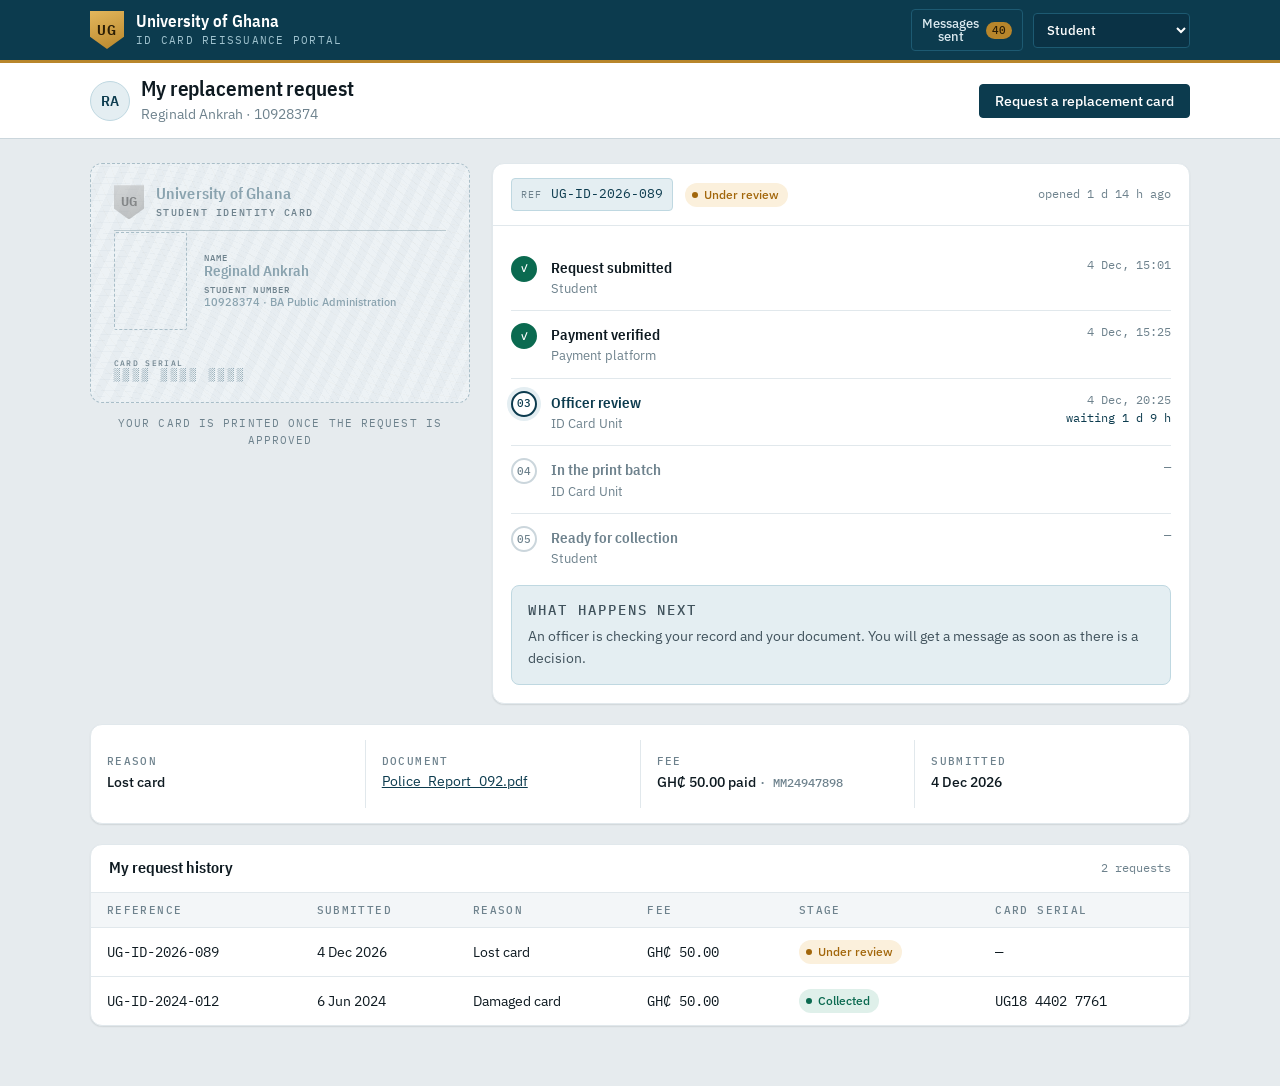
==== app.html @ f865d031 "Build the SIRTS reissuance portal as a static site Replaces the single-file Tailwind mockup with a s" ====
<!DOCTYPE html>
<html lang="en">
<head>
<meta charset="UTF-8">
<meta name="viewport" content="width=device-width, initial-scale=1">
<title>Portal — Student ID Card Reissuance | University of Ghana</title>
<link rel="preconnect" href="https://fonts.googleapis.com">
<link rel="preconnect" href="https://fonts.gstatic.com" crossorigin>
<link href="https://fonts.googleapis.com/css2?family=IBM+Plex+Mono:wght@400;500&family=IBM+Plex+Sans+Condensed:wght@600;700&family=IBM+Plex+Sans:wght@400;500;600&display=swap" rel="stylesheet">
<link rel="stylesheet" href="assets/css/base.css">
<link rel="stylesheet" href="assets/css/app.css">
<link rel="icon" href="data:image/svg+xml,<svg xmlns='http://www.w3.org/2000/svg' viewBox='0 0 32 32'><rect width='32' height='32' rx='6' fill='%230C3B4E'/><text x='16' y='22' font-family='sans-serif' font-size='15' font-weight='700' fill='%23E3B75C' text-anchor='middle'>UG</text></svg>">
</head>
<body>

<header class="mast">
  <div class="wrap mast__in">
    <a class="mast__id" href="index.html">
      <span class="crest" aria-hidden="true">UG</span>
      <span>
        <span class="mast__name">University of Ghana</span>
        <span class="mast__sub">ID Card Reissuance Portal</span>
      </span>
    </a>
    <div class="mast__tools">
      <button class="bell" id="bell" type="button">
        <span class="bell__icon" aria-hidden="true">✉</span>
        <span class="bell__label">Messages sent</span>
        <b id="bellCount">0</b>
      </button>
      <label class="sr" for="roleSelect">Signed in as</label>
      <select id="roleSelect">
        <option value="student">Student</option>
        <option value="officer">ID Card Officer</option>
        <option value="admin">Administrator</option>
      </select>
    </div>
  </div>
</header>

<div class="appbar">
  <div class="wrap appbar__in">
    <div class="who">
      <span class="avatar" id="whoInitials">RA</span>
      <div>
        <h1 id="viewTitle">My replacement request</h1>
        <p id="viewSub">Reginald Ankrah · 10928374</p>
      </div>
    </div>
    <div id="appbarAction"></div>
  </div>
</div>

<main class="app">
  <div class="wrap">
    <div id="view" class="stack"></div>
  </div>
</main>

<!-- print-only batch list -->
<section class="batchsheet" id="batchsheet" aria-hidden="true"></section>

<!-- new request -->
<dialog class="sheet" id="newRequest">
  <form method="dialog" id="newRequestForm">
    <div class="sheet__head">
      <h2>Request a replacement card</h2>
      <button class="x" type="button" data-close aria-label="Close">&times;</button>
    </div>
    <div class="sheet__body">
      <div class="field">
        <label for="reason">Reason for reissuance</label>
        <select id="reason" required>
          <option value="">Choose a reason</option>
          <option value="lost">Lost card</option>
          <option value="stolen">Stolen card</option>
          <option value="damaged">Damaged card</option>
          <option value="name_change">Correction / name change</option>
        </select>
      </div>
      <div class="field" id="docField">
        <label for="doc" id="docLabel">Police report or affidavit</label>
        <input type="file" id="doc" accept=".pdf,.png,.jpg,.jpeg">
        <p class="hint" id="docHint">PDF, PNG or JPG, up to 5 MB. Required for a lost or stolen card.</p>
      </div>
      <div class="field">
        <label>Pay the GH₵ 50.00 fee with</label>
        <div style="display:grid;grid-template-columns:1fr 1fr;gap:10px;">
          <label class="choice"><input type="radio" name="channel" value="Mobile money" checked> Mobile money</label>
          <label class="choice"><input type="radio" name="channel" value="Bank card"> Bank card</label>
        </div>
        <p class="hint">You will be charged once. The payment platform confirms it against your reference number.</p>
      </div>
    </div>
    <div class="sheet__foot">
      <button class="btn btn--quiet" type="button" data-close>Cancel</button>
      <button class="btn" type="submit">Pay and submit</button>
    </div>
  </form>
</dialog>

<!-- return to student -->
<dialog class="sheet" id="rejectDlg">
  <form method="dialog" id="rejectForm">
    <div class="sheet__head">
      <h2>Return this request</h2>
      <button class="x" type="button" data-close aria-label="Close">&times;</button>
    </div>
    <div class="sheet__body">
      <p style="font-size:14px;color:var(--ink-2);" id="rejectWho"></p>
      <div class="field">
        <label for="rejectReason">What the student must fix</label>
        <textarea id="rejectReason" required placeholder="e.g. The police report is not legible. Upload a clear scan of the full page."></textarea>
        <p class="hint">This text is sent to the student, so write it as an instruction.</p>
      </div>
    </div>
    <div class="sheet__foot">
      <button class="btn btn--quiet" type="button" data-close>Cancel</button>
      <button class="btn btn--stop" type="submit">Return with reason</button>
    </div>
  </form>
</dialog>

<!-- document viewer stand-in -->
<dialog class="sheet" id="docDlg">
  <div class="sheet__head">
    <h2>Supporting document</h2>
    <button class="x" type="button" data-close aria-label="Close">&times;</button>
  </div>
  <div class="sheet__body">
    <p class="mono" style="font-size:13px;" id="docName"></p>
    <div style="aspect-ratio:210/297;background:var(--surface-sunk);border:1px dashed var(--rule);border-radius:var(--r-sm);display:grid;place-items:center;text-align:center;padding:20px;">
      <p style="font-size:13.5px;color:var(--ink-3);max-width:34ch;">
        Uploaded files are not stored in this prototype. In the built system the scan
        opens here for the officer to check against the student record.
      </p>
    </div>
  </div>
  <div class="sheet__foot">
    <button class="btn btn--quiet" type="button" data-close>Close</button>
  </div>
</dialog>

<!-- notification log -->
<dialog class="sheet" id="notesDlg">
  <div class="sheet__head">
    <h2>Messages sent to students</h2>
    <button class="x" type="button" data-close aria-label="Close">&times;</button>
  </div>
  <div class="notes" id="notesList"></div>
  <div class="sheet__foot">
    <button class="btn btn--quiet" type="button" data-close>Close</button>
  </div>
</dialog>

<div class="toasts" id="toasts" role="status" aria-live="polite"></div>

<script src="assets/js/store.js"></script>
<script src="assets/js/app.js"></script>
</body>
</html>
---- assets/css/base.css ----
/* SIRTS — Student ID Card Reissuance Tracking System
   Shared tokens, resets, typography and the ID-card artifact. */

:root {
  /* Ground: the cool sheen of a laminated card, not paper white */
  --paper:        #E6EBEE;
  --paper-deep:   #D5DDE2;
  --surface:      #FFFFFF;
  --surface-sunk: #F3F6F8;

  --ink:          #0E1A21;
  --ink-2:        #40525C;
  --ink-3:        #6E828D;
  --rule:         #CBD6DC;
  --rule-soft:    #E1E8EC;

  --legon:        #0C3B4E;   /* primary — deep petrol blue */
  --legon-lift:   #145369;
  --legon-wash:   #E4EEF2;

  --gold:         #B8862B;   /* foil. used only on the card and the seal */
  --gold-lift:    #E3B75C;

  --wait:         #A2660A;
  --wait-wash:    #FBF0DC;
  --ok:           #0B6A50;
  --ok-wash:      #DFF0EA;
  --stop:         #97282A;
  --stop-wash:    #FAE5E4;

  --sans: "IBM Plex Sans", -apple-system, BlinkMacSystemFont, "Segoe UI", Roboto, sans-serif;
  --cond: "IBM Plex Sans Condensed", "IBM Plex Sans", -apple-system, "Segoe UI", Roboto, sans-serif;
  --mono: "IBM Plex Mono", ui-monospace, SFMono-Regular, Menlo, Consolas, monospace;

  --r-sm: 4px;
  --r-md: 8px;
  --r-lg: 12px;

  --shadow-1: 0 1px 2px rgba(14, 26, 33, .06), 0 1px 1px rgba(14, 26, 33, .04);
  --shadow-2: 0 2px 4px rgba(14, 26, 33, .05), 0 12px 28px -16px rgba(12, 59, 78, .35);
  --shadow-3: 0 24px 60px -24px rgba(12, 59, 78, .45);

  --wrap: 1140px;
}

*, *::before, *::after { box-sizing: border-box; }

html { -webkit-text-size-adjust: 100%; }

body {
  margin: 0;
  background: var(--paper);
  color: var(--ink);
  font-family: var(--sans);
  font-size: 15px;
  line-height: 1.55;
  font-feature-settings: "kern" 1;
  -webkit-font-smoothing: antialiased;
}

h1, h2, h3, h4 {
  font-family: var(--cond);
  font-weight: 600;
  line-height: 1.12;
  letter-spacing: -0.005em;
  margin: 0;
}

p { margin: 0; }
ul, ol { margin: 0; padding: 0; list-style: none; }

a { color: var(--legon); text-decoration-thickness: 1px; text-underline-offset: 2px; }
a:hover { color: var(--legon-lift); }

:focus-visible {
  outline: 2px solid var(--legon);
  outline-offset: 2px;
  border-radius: 2px;
}

.wrap { width: 100%; max-width: var(--wrap); margin-inline: auto; padding-inline: 20px; }

/* ---------- micro-labels: the registry vernacular ---------- */
.eyebrow {
  font-family: var(--mono);
  font-size: 11px;
  font-weight: 500;
  letter-spacing: .14em;
  text-transform: uppercase;
  color: var(--ink-3);
}
.eyebrow--gold { color: var(--gold); }

.mono { font-family: var(--mono); font-variant-numeric: tabular-nums; }

/* ---------- buttons ---------- */
.btn {
  --btn-bg: var(--legon);
  --btn-fg: #fff;
  --btn-bd: var(--legon);
  display: inline-flex;
  align-items: center;
  gap: 8px;
  padding: 9px 15px;
  border: 1px solid var(--btn-bd);
  border-radius: var(--r-sm);
  background: var(--btn-bg);
  color: var(--btn-fg);
  font: 500 14px/1 var(--sans);
  cursor: pointer;
  text-decoration: none;
  transition: background-color .14s ease, border-color .14s ease, transform .14s ease;
}
.btn:hover { background: var(--legon-lift); border-color: var(--legon-lift); color: #fff; }
.btn:active { transform: translateY(1px); }
.btn[disabled] { opacity: .45; cursor: not-allowed; transform: none; }

.btn--quiet { --btn-bg: transparent; --btn-fg: var(--legon); --btn-bd: var(--rule); }
.btn--quiet:hover { background: var(--legon-wash); border-color: var(--legon); color: var(--legon); }

.btn--go { --btn-bg: var(--ok); --btn-bd: var(--ok); }
.btn--go:hover { background: #095641; border-color: #095641; }

.btn--stop { --btn-bg: transparent; --btn-fg: var(--stop); --btn-bd: #E3BEBD; }
.btn--stop:hover { background: var(--stop-wash); border-color: var(--stop); color: var(--stop); }

.btn--sm { padding: 6px 11px; font-size: 13px; }

/* ---------- status pills ---------- */
.pill {
  display: inline-flex;
  align-items: center;
  gap: 6px;
  padding: 3px 9px 3px 7px;
  border-radius: 999px;
  font: 500 12px/1.5 var(--sans);
  white-space: nowrap;
}
.pill::before { content: ""; width: 6px; height: 6px; border-radius: 50%; background: currentColor; }
.pill--wait { background: var(--wait-wash); color: var(--wait); }
.pill--ok   { background: var(--ok-wash);   color: var(--ok); }
.pill--stop { background: var(--stop-wash); color: var(--stop); }
.pill--idle { background: var(--surface-sunk); color: var(--ink-2); }

/* ---------- surfaces ---------- */
.panel {
  background: var(--surface);
  border: 1px solid var(--rule-soft);
  border-radius: var(--r-lg);
  box-shadow: var(--shadow-1);
}
.panel__head {
  display: flex;
  align-items: center;
  justify-content: space-between;
  gap: 12px;
  padding: 14px 18px;
  border-bottom: 1px solid var(--rule-soft);
}
.panel__head h2, .panel__head h3 { font-size: 16px; }
.panel__body { padding: 18px; }

/* ---------- masthead ---------- */
.mast {
  position: sticky;
  top: 0;
  z-index: 40;
  background: var(--legon);
  color: #fff;
  border-bottom: 3px solid var(--gold);
}
.mast__in {
  display: flex;
  align-items: center;
  justify-content: space-between;
  gap: 16px;
  min-height: 60px;
}
.mast__id { display: flex; align-items: center; gap: 12px; text-decoration: none; color: #fff; }
.mast__id:hover { color: #fff; }
.mast__name { display: block; font-family: var(--cond); font-size: 17px; font-weight: 600; line-height: 1.15; }
.mast__sub {
  display: block;
  font-family: var(--mono); font-size: 10.5px; letter-spacing: .12em;
  text-transform: uppercase; color: #9FC2CE;
}

/* university monogram */
.crest {
  width: 34px; height: 38px;
  flex: none;
  display: grid;
  place-items: center;
  background: linear-gradient(160deg, var(--gold-lift), var(--gold));
  clip-path: polygon(0 0, 100% 0, 100% 68%, 50% 100%, 0 68%);
  font: 700 14px/1 var(--cond);
  letter-spacing: .04em;
  color: #2A1D05;
}

/* ---------- THE SIGNATURE: the card being minted ---------- */
.idcard {
  position: relative;
  margin: 0;
  aspect-ratio: 85.6 / 54;
  width: 100%;
  max-width: 420px;
  border-radius: var(--r-lg);
  container-type: inline-size;
}
.idcard__face {
  position: absolute;
  inset: 0;
  display: grid;
  grid-template-rows: auto 1fr auto;
  padding: 5.5% 6%;
  border-radius: inherit;
  overflow: hidden;
  background: linear-gradient(152deg, #F7FAFB 0%, #E8F0F3 46%, #DCE8ED 100%);
  border: 1px solid var(--rule);
  box-shadow: var(--shadow-2);
  transition: opacity .5s ease, filter .5s ease;
}
/* guilloché — the security print you find on a real card */
.idcard__face::before {
  content: "";
  position: absolute;
  inset: -30%;
  background:
    repeating-radial-gradient(circle at 22% 118%, transparent 0 5px, rgba(12, 59, 78, .14) 5px 5.6px),
    repeating-radial-gradient(circle at 88% -18%, transparent 0 7px, rgba(184, 134, 43, .14) 7px 7.7px);
  opacity: .5;
  pointer-events: none;
}
.idcard__face > * { position: relative; }

.idcard__head {
  display: flex;
  align-items: center;
  gap: 3.5%;
  padding-bottom: 3%;
  border-bottom: 1px solid rgba(12, 59, 78, .22);
}
.idcard__crest {
  width: 8cqw; height: 9cqw;
  background: linear-gradient(160deg, var(--gold-lift), var(--gold));
  clip-path: polygon(0 0, 100% 0, 100% 68%, 50% 100%, 0 68%);
  display: grid; place-items: center;
  font: 700 3.4cqw/1 var(--cond); color: #2A1D05;
}
.idcard__org { line-height: 1.15; }
.idcard__org b { display: block; font: 600 4.2cqw/1.1 var(--cond); color: var(--legon); letter-spacing: .01em; }
.idcard__org span {
  font: 500 2.5cqw/1.2 var(--mono);
  letter-spacing: .16em; text-transform: uppercase; color: var(--ink-3);
}

.idcard__body { display: grid; grid-template-columns: 22% 1fr; gap: 5%; align-items: center; }
.idcard__photo {
  aspect-ratio: 3 / 4;
  border-radius: 2px;
  background: linear-gradient(170deg, #C3D3DA, #9FB6C0);
  display: grid; place-items: center;
  font: 600 6cqw/1 var(--cond);
  color: rgba(255, 255, 255, .92);
  border: 1px solid rgba(12, 59, 78, .2);
}
.idcard__lines { display: grid; gap: 1.6cqw; min-width: 0; }
.idcard__lines dt {
  font: 500 2.3cqw/1 var(--mono);
  letter-spacing: .14em; text-transform: uppercase; color: var(--ink-3);
}
.idcard__lines dd {
  margin: 0;
  font: 600 4cqw/1.15 var(--cond);
  color: var(--ink);
  overflow: hidden; text-overflow: ellipsis; white-space: nowrap;
}
.idcard__lines dd.sm { font: 500 3cqw/1.2 var(--sans); color: var(--ink-2); }

.idcard__foot { display: flex; align-items: flex-end; justify-content: space-between; gap: 4%; }
.idcard__serial {
  font: 500 3cqw/1 var(--mono);
  letter-spacing: .22em;
  color: var(--legon);
}
.idcard__serial small {
  display: block;
  font-size: 2.2cqw; letter-spacing: .16em; text-transform: uppercase;
  color: var(--ink-3); margin-bottom: .6cqw;
}
/* gold foil seal — appears only once the card is approved */
.idcard__seal {
  width: 13cqw; height: 13cqw;
  flex: none;
  border-radius: 50%;
  display: grid; place-items: center;
  background:
    radial-gradient(circle at 34% 28%, rgba(255, 255, 255, .5), transparent 58%),
    conic-gradient(from 210deg, #A87B25, #E7C36E 18%, #9C6F1E 36%, #F0D68F 54%,
                   #A87B25 72%, #E0BB63 88%, #A87B25 100%);
  color: #3A2807;
  font: 700 3cqw/1 var(--cond);
  letter-spacing: .04em;
  box-shadow: inset 0 0 0 .7cqw rgba(255, 255, 255, .34), 0 1px 3px rgba(58, 40, 7, .4);
  opacity: 0;
  transform: scale(.6) rotate(-25deg);
  transition: opacity .45s ease, transform .5s cubic-bezier(.2, .9, .3, 1.35);
}

/* --- state: not yet printed. a blueprint of the card that will exist --- */
.idcard[data-state="blueprint"] .idcard__face {
  background: repeating-linear-gradient(115deg, #EDF2F5 0 9px, #E7EDF1 9px 18px);
  border-style: dashed;
  border-color: #A9BEC8;
  box-shadow: none;
}
.idcard[data-state="blueprint"] .idcard__face::before { opacity: .18; }
.idcard[data-state="blueprint"] .idcard__photo {
  background: transparent;
  border: 1px dashed #A9BEC8;
  color: transparent;
}
.idcard[data-state="blueprint"] .idcard__lines dd,
.idcard[data-state="blueprint"] .idcard__org b,
.idcard[data-state="blueprint"] .idcard__serial { color: #8AA3AF; }
.idcard[data-state="blueprint"] .idcard__crest { filter: grayscale(1); opacity: .5; }

/* --- state: approved and in the print batch --- */
.idcard[data-state="printing"] .idcard__seal { opacity: .35; transform: scale(.92) rotate(-6deg); }
.idcard[data-state="printing"] .idcard__face::after {
  content: "";
  position: absolute;
  inset: 0;
  background: linear-gradient(100deg, transparent 35%, rgba(255, 255, 255, .78) 50%, transparent 65%);
  animation: sweep 2.4s linear infinite;
}

/* --- state: issued. the card exists --- */
.idcard[data-state="issued"] .idcard__seal { opacity: 1; transform: scale(1) rotate(0); }

/* --- state: stopped --- */
.idcard[data-state="void"] .idcard__face { filter: grayscale(.85); opacity: .55; }
.idcard[data-state="void"]::after {
  content: "REJECTED";
  position: absolute;
  top: 50%; left: 50%;
  transform: translate(-50%, -50%) rotate(-11deg);
  font: 700 clamp(20px, 7cqw, 40px)/1 var(--cond);
  letter-spacing: .12em;
  color: rgba(151, 40, 42, .72);
  border: 3px solid rgba(151, 40, 42, .55);
  border-radius: 4px;
  padding: 6px 16px;
}

@keyframes sweep {
  0%   { transform: translateX(-70%); }
  100% { transform: translateX(70%); }
}

/* ---------- toast ---------- */
.toasts {
  position: fixed;
  right: 16px; bottom: 16px;
  z-index: 90;
  display: grid;
  gap: 8px;
  width: min(340px, calc(100vw - 32px));
}
.toast {
  display: flex; gap: 10px; align-items: flex-start;
  padding: 12px 14px;
  border-radius: var(--r-md);
  border: 1px solid var(--rule);
  border-left: 3px solid var(--legon);
  background: var(--surface);
  box-shadow: var(--shadow-3);
  font-size: 13.5px;
  animation: rise .22s ease both;
}
.toast b { font-family: var(--cond); font-size: 14px; display: block; }
.toast--ok   { border-left-color: var(--ok); }
.toast--stop { border-left-color: var(--stop); }
@keyframes rise { from { opacity: 0; transform: translateY(8px); } }

/* ---------- dialog ---------- */
dialog.sheet {
  width: min(560px, calc(100vw - 32px));
  padding: 0;
  border: 1px solid var(--rule);
  border-radius: var(--r-lg);
  background: var(--surface);
  color: var(--ink);
  box-shadow: var(--shadow-3);
}
dialog.sheet::backdrop { background: rgba(9, 32, 42, .55); }
.sheet__head {
  display: flex; align-items: center; justify-content: space-between; gap: 12px;
  padding: 16px 20px;
  border-bottom: 1px solid var(--rule-soft);
}
.sheet__head h2 { font-size: 18px; }
.sheet__body { padding: 20px; display: grid; gap: 16px; }
.sheet__foot {
  display: flex; justify-content: flex-end; gap: 10px;
  padding: 14px 20px;
  border-top: 1px solid var(--rule-soft);
  background: var(--surface-sunk);
  border-radius: 0 0 var(--r-lg) var(--r-lg);
}
.x {
  border: 0; background: transparent; cursor: pointer;
  color: var(--ink-3); font-size: 20px; line-height: 1;
  padding: 4px 6px; border-radius: var(--r-sm);
}
.x:hover { background: var(--surface-sunk); color: var(--ink); }

/* ---------- forms ---------- */
.field { display: grid; gap: 6px; }
.field > label {
  font: 500 11px/1.4 var(--mono);
  letter-spacing: .13em; text-transform: uppercase; color: var(--ink-2);
}
.field .hint { font-size: 12.5px; color: var(--ink-3); }
input[type="text"], input[type="file"], select, textarea {
  width: 100%;
  padding: 9px 11px;
  font: 400 14px/1.4 var(--sans);
  color: var(--ink);
  background: var(--surface);
  border: 1px solid var(--rule);
  border-radius: var(--r-sm);
}
input[type="file"] { padding: 7px 9px; font-size: 13px; }
textarea { resize: vertical; min-height: 78px; }
input:focus, select:focus, textarea:focus {
  outline: 2px solid var(--legon);
  outline-offset: 1px;
  border-color: var(--legon);
}
.choice {
  display: flex; align-items: center; gap: 9px;
  padding: 10px 12px;
  border: 1px solid var(--rule);
  border-radius: var(--r-sm);
  cursor: pointer;
  font-size: 14px;
}
.choice:has(input:checked) { border-color: var(--legon); background: var(--legon-wash); }
.choice input { accent-color: var(--legon); }

.sr {
  position: absolute; width: 1px; height: 1px; padding: 0; margin: -1px;
  overflow: hidden; clip: rect(0 0 0 0); white-space: nowrap; border: 0;
}

/* ---------- masthead on small screens ---------- */
.bell__icon { display: none; }

@media (max-width: 620px) {
  .mast__in { min-height: 56px; gap: 8px; }
  .mast__name { font-size: 15px; white-space: nowrap; }
  /* the portal masthead carries a role switcher too, so the strapline gives way */
  .mast:not(.mast--home) .mast__sub { display: none; }
  .crest { width: 28px; height: 32px; font-size: 12px; }
  .mast__id { gap: 9px; }
  .mast__tools { gap: 6px; }
  .bell { padding: 7px 9px; gap: 5px; }
  .bell__label { display: none; }
  .bell__icon { display: inline; font-size: 13px; }
  .mast__tools select { padding: 7px 5px; font-size: 12px; max-width: 118px; }
}

@media (prefers-reduced-motion: reduce) {
  *, *::before, *::after {
    animation-duration: .001ms !important;
    animation-iteration-count: 1 !important;
    transition-duration: .001ms !important;
  }
}
---- assets/css/app.css ----
/* SIRTS — portal */

.mast__tools { display: flex; align-items: center; gap: 10px; }
.mast__tools select {
  background: #0A3245;
  color: #fff;
  border: 1px solid #1D5A72;
  border-radius: var(--r-sm);
  padding: 7px 9px;
  font: 500 13px/1 var(--sans);
}
.mast__tools select:focus { outline: 2px solid var(--gold-lift); outline-offset: 1px; }
.bell {
  position: relative;
  display: inline-flex; align-items: center; gap: 7px;
  background: transparent; color: #DCEAF0;
  border: 1px solid #1D5A72; border-radius: var(--r-sm);
  padding: 7px 10px; font: 500 13px/1 var(--sans); cursor: pointer;
}
.bell:hover { background: #0A3245; color: #fff; }
.bell b {
  font: 500 11px/1 var(--mono);
  background: var(--gold); color: #2A1D05;
  border-radius: 999px; padding: 3px 6px;
}

/* who you are, and what this screen is for */
.appbar {
  background: var(--surface);
  border-bottom: 1px solid var(--rule);
}
.appbar__in {
  display: flex; flex-wrap: wrap; align-items: center; justify-content: space-between;
  gap: 14px; padding-block: 14px;
}
.appbar h1 { font-size: 21px; }
.appbar p { font-size: 13.5px; color: var(--ink-3); margin-top: 3px; }
.who { display: flex; align-items: center; gap: 11px; }
.avatar {
  width: 40px; height: 40px; flex: none;
  border-radius: 50%;
  display: grid; place-items: center;
  background: var(--legon-wash); color: var(--legon);
  font: 600 15px/1 var(--cond);
  border: 1px solid #BFD8E1;
}

main.app { padding: 24px 0 60px; }
.stack { display: grid; gap: 20px; }
.hide { display: none !important; }

/* ---------- student ---------- */
.folio { display: grid; grid-template-columns: minmax(0, 380px) minmax(0, 1fr); gap: 22px; }
.folio__card { display: grid; gap: 12px; align-content: start; }
.folio__card .idcard { max-width: 100%; }
.folio__note {
  font-family: var(--mono); font-size: 11px; letter-spacing: .1em;
  text-transform: uppercase; color: var(--ink-3); text-align: center;
}

.refchip {
  display: inline-flex; align-items: baseline; gap: 8px;
  font-family: var(--mono); font-size: 13px;
  background: var(--legon-wash); color: var(--legon);
  border: 1px solid #BFD8E1; border-radius: var(--r-sm);
  padding: 5px 9px;
}
.refchip small { font-size: 10px; letter-spacing: .12em; text-transform: uppercase; color: var(--ink-3); }

/* vertical stage rail with real times */
.railv { display: grid; gap: 0; }
.step {
  display: grid;
  grid-template-columns: 26px minmax(0, 1fr) auto;
  gap: 14px;
  padding: 12px 0;
  position: relative;
}
.step + .step { border-top: 1px solid var(--rule-soft); }
.step__mark {
  width: 26px; height: 26px;
  border-radius: 50%;
  display: grid; place-items: center;
  border: 2px solid var(--rule);
  background: var(--surface);
  color: var(--ink-3);
  font: 500 11px/1 var(--mono);
}
.step__name { display: block; font-family: var(--cond); font-weight: 600; font-size: 15px; }
.step__who { display: block; font-size: 12.5px; color: var(--ink-3); }
.step__when { font-family: var(--mono); font-size: 12px; color: var(--ink-3); text-align: right; white-space: nowrap; }

.step[data-s="done"] .step__mark { border-color: var(--ok); background: var(--ok); color: #fff; }
.step[data-s="now"] .step__mark {
  border-color: var(--legon); color: var(--legon);
  box-shadow: 0 0 0 4px var(--legon-wash);
}
.step[data-s="now"] .step__name { color: var(--legon); }
.step[data-s="todo"] .step__name { color: var(--ink-3); font-weight: 600; }
.step[data-s="stop"] .step__mark { border-color: var(--stop); background: var(--stop); color: #fff; }

.next {
  margin-top: 4px;
  padding: 14px 16px;
  border-radius: var(--r-md);
  background: var(--legon-wash);
  border: 1px solid #BFD8E1;
}
.next.next--stop { background: var(--stop-wash); border-color: #E3BEBD; }
.next .eyebrow { margin-bottom: 5px; }
.next p { font-size: 14px; color: var(--ink-2); }

.facts { display: grid; grid-template-columns: repeat(4, minmax(0, 1fr)); gap: 1px; background: var(--rule-soft); }
.fact { background: var(--surface); padding: 14px 16px; }
.fact dt {
  font: 500 10.5px/1.4 var(--mono);
  letter-spacing: .13em; text-transform: uppercase; color: var(--ink-3);
  margin-bottom: 4px;
}
.fact dd { margin: 0; font-size: 14px; font-weight: 500; }

/* ---------- tables ---------- */
.tbl { width: 100%; border-collapse: collapse; font-size: 13.5px; }
.tbl th {
  text-align: left;
  font: 500 10.5px/1.4 var(--mono);
  letter-spacing: .13em; text-transform: uppercase; color: var(--ink-3);
  padding: 10px 16px;
  background: var(--surface-sunk);
  border-bottom: 1px solid var(--rule-soft);
  white-space: nowrap;
}
.tbl td { padding: 12px 16px; border-bottom: 1px solid var(--rule-soft); vertical-align: middle; }
.tbl tbody tr:last-child td { border-bottom: 0; }
.tbl tbody tr:hover { background: #FAFCFD; }
.tbl .num { font-family: var(--mono); font-variant-numeric: tabular-nums; }
.scroll-x { overflow-x: auto; }

/* ---------- officer ---------- */
.tiles { display: grid; grid-template-columns: repeat(4, 1fr); gap: 14px; }
.tile { padding: 15px 17px; background: var(--surface); border: 1px solid var(--rule-soft); border-radius: var(--r-lg); }
.tile dt {
  font: 500 10.5px/1.4 var(--mono);
  letter-spacing: .13em; text-transform: uppercase; color: var(--ink-3);
}
.tile dd { margin: 6px 0 0; font: 700 30px/1 var(--cond); color: var(--legon); }
.tile dd small { display: block; font: 400 12px/1.4 var(--sans); color: var(--ink-3); margin-top: 6px; }
.tile--wait dd { color: var(--wait); }
.tile--ok dd { color: var(--ok); }

.desk { display: grid; grid-template-columns: minmax(0, 1fr) minmax(0, 380px); gap: 20px; align-items: start; }

.queue { display: grid; }
.qrow {
  display: grid;
  grid-template-columns: minmax(0, 1fr) auto;
  gap: 12px;
  align-items: center;
  width: 100%;
  text-align: left;
  padding: 13px 16px;
  border: 0;
  border-bottom: 1px solid var(--rule-soft);
  border-left: 3px solid transparent;
  background: var(--surface);
  cursor: pointer;
  font: inherit;
}
.qrow:last-child { border-bottom: 0; }
.qrow:hover { background: #F7FBFC; }
.qrow[aria-current="true"] { background: var(--legon-wash); border-left-color: var(--legon); }
.qrow__name { display: block; font-family: var(--cond); font-weight: 600; font-size: 15px; }
.qrow__meta { display: block; font-size: 12.5px; color: var(--ink-3); }
.qrow__ref { display: block; font-family: var(--mono); font-size: 11.5px; color: var(--ink-3); }
.qrow__age { font-family: var(--mono); font-size: 12px; color: var(--ink-3); white-space: nowrap; }

.detail { position: sticky; top: 78px; }
.detail dl { display: grid; gap: 12px; }
.detail dt {
  font: 500 10.5px/1.4 var(--mono);
  letter-spacing: .13em; text-transform: uppercase; color: var(--ink-3);
}
.detail dd { margin: 3px 0 0; font-size: 14px; }
.doc {
  display: flex; align-items: center; gap: 10px;
  padding: 10px 12px;
  border: 1px solid var(--rule);
  border-radius: var(--r-sm);
  background: var(--surface-sunk);
  font-size: 13.5px;
  width: 100%;
  text-align: left;
  cursor: pointer;
  font-family: var(--sans);
}
.doc:hover { border-color: var(--legon); }
.doc span:first-child {
  width: 30px; height: 36px; flex: none;
  border-radius: 2px;
  background: var(--surface);
  border: 1px solid var(--rule);
  display: grid; place-items: center;
  font: 500 9px/1 var(--mono); color: var(--ink-3);
}
.actions { display: flex; gap: 10px; flex-wrap: wrap; }
.empty {
  padding: 34px 20px;
  text-align: center;
  color: var(--ink-3);
  font-size: 14px;
}
.empty b { display: block; font-family: var(--cond); font-size: 16px; color: var(--ink-2); margin-bottom: 6px; }

/* ---------- admin ---------- */
.bars { display: grid; gap: 12px; }
.bar { display: grid; grid-template-columns: 150px minmax(0, 1fr) 34px; gap: 12px; align-items: center; font-size: 13.5px; }
.bar__track { display: block; height: 22px; background: var(--surface-sunk); border-radius: 3px; overflow: hidden; }
.bar__fill { display: block; height: 100%; background: var(--legon); border-radius: 3px; min-width: 2px; transition: width .4s ease; }
.bar--wait .bar__fill { background: var(--wait); }
.bar--ok .bar__fill { background: var(--ok); }
.bar__n { font-family: var(--mono); text-align: right; }

.log { display: grid; }
.log li {
  display: grid;
  grid-template-columns: 128px minmax(0, 1fr) auto;
  gap: 14px;
  padding: 11px 16px;
  border-bottom: 1px solid var(--rule-soft);
  font-size: 13.5px;
}
.log li:last-child { border-bottom: 0; }
.log time { font-family: var(--mono); font-size: 12px; color: var(--ink-3); }
.log .who { font-size: 12.5px; color: var(--ink-3); display: block; }
.log .ref { font-family: var(--mono); font-size: 12px; color: var(--ink-3); }

.notes { display: grid; max-height: 60vh; overflow-y: auto; }
.note { padding: 13px 20px; border-bottom: 1px solid var(--rule-soft); }
.note:last-child { border-bottom: 0; }
.note__top { display: flex; justify-content: space-between; gap: 10px; align-items: baseline; margin-bottom: 4px; }
.note__ch {
  font: 500 10px/1 var(--mono); letter-spacing: .1em; text-transform: uppercase;
  padding: 3px 6px; border-radius: 3px; background: var(--legon-wash); color: var(--legon);
}
.note time { font-family: var(--mono); font-size: 11.5px; color: var(--ink-3); }
.note p { font-size: 13.5px; color: var(--ink-2); }
.note b { font-size: 13px; }

/* ---------- print: the batch list the unit works from ---------- */
.batchsheet { display: none; }
@media print {
  body { background: #fff; }
  .mast, .appbar, .toasts, main.app, .foot { display: none !important; }
  .batchsheet { display: block !important; padding: 0; }
  .batchsheet h1 { font-size: 20px; margin-bottom: 4px; }
  .batchsheet .meta { font-family: var(--mono); font-size: 11px; margin-bottom: 16px; color: #444; }
  .batchsheet table { width: 100%; border-collapse: collapse; font-size: 12px; }
  .batchsheet th, .batchsheet td { border: 1px solid #999; padding: 6px 8px; text-align: left; }
  .batchsheet th { background: #eee; }
}

@media (max-width: 1000px) {
  .folio { grid-template-columns: 1fr; }
  .desk { grid-template-columns: 1fr; }
  .detail { position: static; }
  .tiles { grid-template-columns: repeat(2, 1fr); }
  .facts { grid-template-columns: repeat(2, 1fr); }
}
@media (max-width: 560px) {
  .tiles { grid-template-columns: 1fr; }
  .facts { grid-template-columns: 1fr; }
  .log li { grid-template-columns: 1fr; gap: 4px; }
  .bar { grid-template-columns: 110px minmax(0, 1fr) 30px; }
}
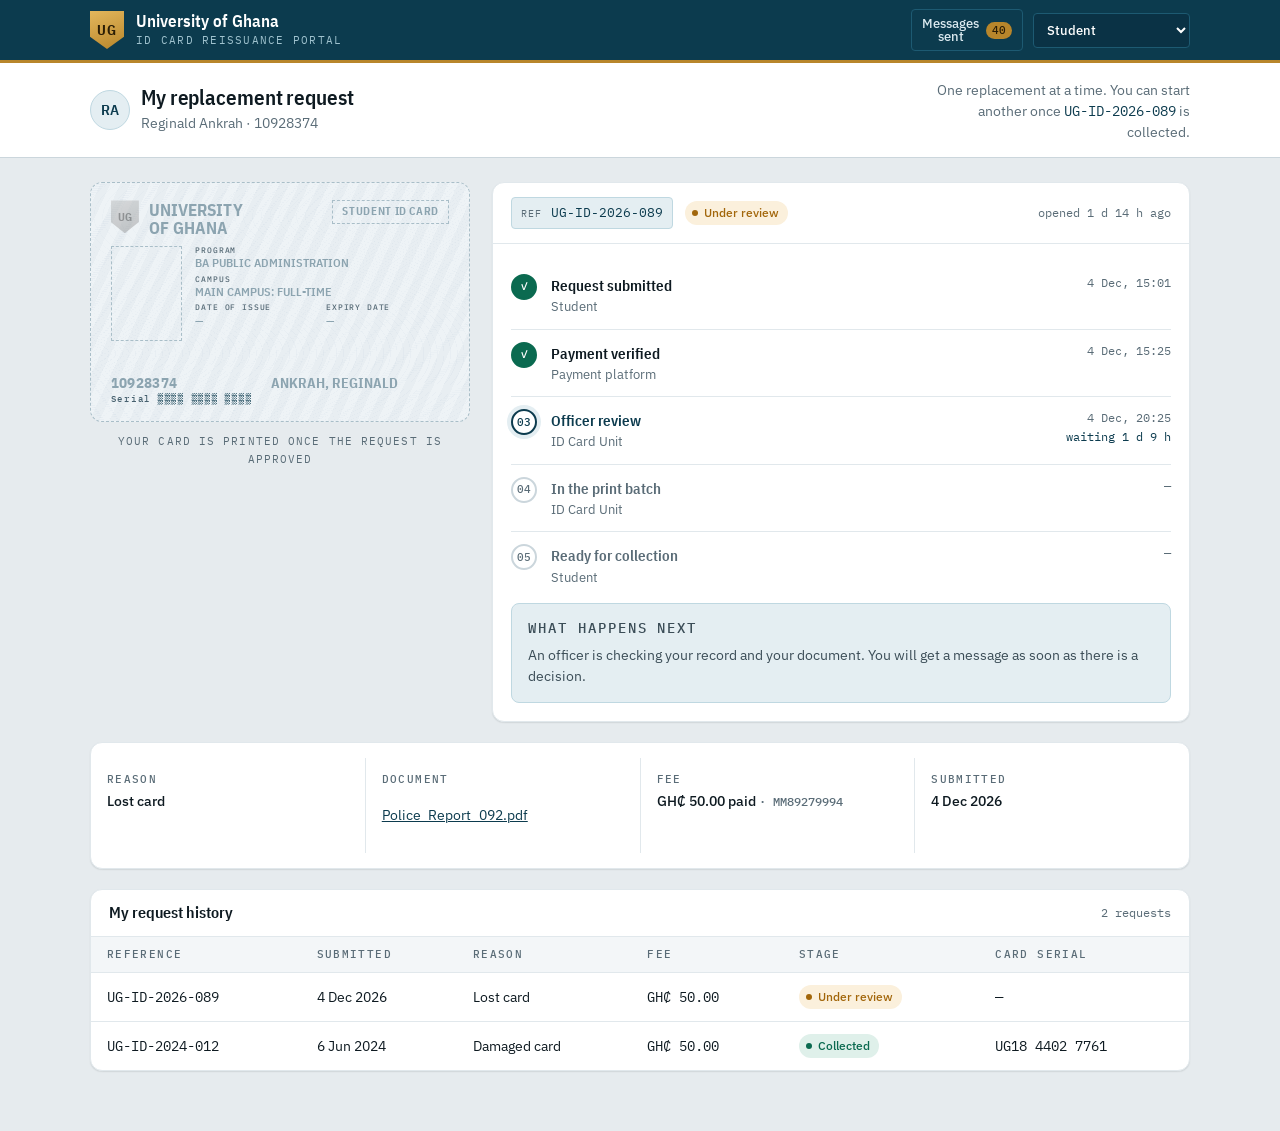
==== commit bde45182: "Rework the card artifact and apply a motion and accessibility pass The ID card now follows the layou" ====
--- a/app.html
+++ b/app.html
@@ -70,7 +70,7 @@
     <div class="sheet__body">
       <div class="field">
         <label for="reason">Reason for reissuance</label>
-        <select id="reason" required>
+        <select id="reason" data-autofocus required>
           <option value="">Choose a reason</option>
           <option value="lost">Lost card</option>
           <option value="stolen">Stolen card</option>
@@ -110,7 +110,7 @@
       <p style="font-size:14px;color:var(--ink-2);" id="rejectWho"></p>
       <div class="field">
         <label for="rejectReason">What the student must fix</label>
-        <textarea id="rejectReason" required placeholder="e.g. The police report is not legible. Upload a clear scan of the full page."></textarea>
+        <textarea id="rejectReason" data-autofocus required placeholder="e.g. The police report is not legible. Upload a clear scan of the full page."></textarea>
         <p class="hint">This text is sent to the student, so write it as an instruction.</p>
       </div>
     </div>
--- a/assets/css/base.css
+++ b/assets/css/base.css
@@ -9,8 +9,8 @@
   --surface-sunk: #F3F6F8;
 
   --ink:          #0E1A21;
-  --ink-2:        #40525C;
-  --ink-3:        #6E828D;
+  --ink-2:        #3B4D57;
+  --ink-3:        #5A6C77;   /* 4.9:1 on white — safe for small secondary text */
   --rule:         #CBD6DC;
   --rule-soft:    #E1E8EC;
 
@@ -20,6 +20,11 @@
 
   --gold:         #B8862B;   /* foil. used only on the card and the seal */
   --gold-lift:    #E3B75C;
+  --gold-text:    #7E5A12;   /* 5.2:1 on white — the gold that is safe to read */
+
+  /* the built-in curves are too weak to feel deliberate */
+  --ease-out:     cubic-bezier(0.23, 1, 0.32, 1);
+  --ease-in-out:  cubic-bezier(0.77, 0, 0.175, 1);
 
   --wait:         #A2660A;
   --wait-wash:    #FBF0DC;
@@ -89,7 +94,7 @@
   text-transform: uppercase;
   color: var(--ink-3);
 }
-.eyebrow--gold { color: var(--gold); }
+.eyebrow--gold { color: var(--gold-text); }
 
 .mono { font-family: var(--mono); font-variant-numeric: tabular-nums; }
 
@@ -106,25 +111,28 @@
   border-radius: var(--r-sm);
   background: var(--btn-bg);
   color: var(--btn-fg);
+  min-height: 38px;
   font: 500 14px/1 var(--sans);
   cursor: pointer;
   text-decoration: none;
-  transition: background-color .14s ease, border-color .14s ease, transform .14s ease;
-}
-.btn:hover { background: var(--legon-lift); border-color: var(--legon-lift); color: #fff; }
-.btn:active { transform: translateY(1px); }
+  transition: background-color 140ms ease, border-color 140ms ease,
+              transform 160ms var(--ease-out);
+}
+@media (hover: hover) and (pointer: fine) {
+  .btn:hover { background: var(--legon-lift); border-color: var(--legon-lift); color: #fff; }
+  .btn--quiet:hover { background: var(--legon-wash); border-color: var(--legon); color: var(--legon); }
+  .btn--go:hover { background: #095641; border-color: #095641; }
+  .btn--stop:hover { background: var(--stop-wash); border-color: var(--stop); color: var(--stop); }
+}
+/* the press has to be felt, not just registered */
+.btn:active { transform: scale(0.97); }
 .btn[disabled] { opacity: .45; cursor: not-allowed; transform: none; }
 
 .btn--quiet { --btn-bg: transparent; --btn-fg: var(--legon); --btn-bd: var(--rule); }
-.btn--quiet:hover { background: var(--legon-wash); border-color: var(--legon); color: var(--legon); }
-
 .btn--go { --btn-bg: var(--ok); --btn-bd: var(--ok); }
-.btn--go:hover { background: #095641; border-color: #095641; }
-
 .btn--stop { --btn-bg: transparent; --btn-fg: var(--stop); --btn-bd: #E3BEBD; }
-.btn--stop:hover { background: var(--stop-wash); border-color: var(--stop); color: var(--stop); }
-
-.btn--sm { padding: 6px 11px; font-size: 13px; }
+
+.btn--sm { padding: 6px 11px; min-height: 32px; font-size: 13px; }
 
 /* ---------- status pills ---------- */
 .pill {
@@ -198,13 +206,16 @@
   color: #2A1D05;
 }
 
-/* ---------- THE SIGNATURE: the card being minted ---------- */
+/* ---------- THE SIGNATURE: the card being minted ----------
+   Layout follows a real University of Ghana student ID: crest and wordmark top
+   left, gold "STUDENT ID CARD" banner top right, portrait left, field stack
+   right, student number and name across the foot. Data is fictional. */
 .idcard {
   position: relative;
   margin: 0;
   aspect-ratio: 85.6 / 54;
   width: 100%;
-  max-width: 420px;
+  max-width: 430px;
   border-radius: var(--r-lg);
   container-type: inline-size;
 }
@@ -213,86 +224,114 @@
   inset: 0;
   display: grid;
   grid-template-rows: auto 1fr auto;
-  padding: 5.5% 6%;
+  gap: 2.4cqw;
+  padding: 4.6% 5.2%;
   border-radius: inherit;
   overflow: hidden;
-  background: linear-gradient(152deg, #F7FAFB 0%, #E8F0F3 46%, #DCE8ED 100%);
+  background:
+    linear-gradient(150deg, #F7FAFC 0%, #E9F1F5 48%, #DCE8EE 100%);
   border: 1px solid var(--rule);
   box-shadow: var(--shadow-2);
-  transition: opacity .5s ease, filter .5s ease;
-}
-/* guilloché — the security print you find on a real card */
+  transition: opacity 400ms var(--ease-out), filter 400ms var(--ease-out);
+}
+/* guilloché — the wave-and-lathe security print a real card carries */
 .idcard__face::before {
   content: "";
   position: absolute;
-  inset: -30%;
+  inset: -40%;
   background:
-    repeating-radial-gradient(circle at 22% 118%, transparent 0 5px, rgba(12, 59, 78, .14) 5px 5.6px),
-    repeating-radial-gradient(circle at 88% -18%, transparent 0 7px, rgba(184, 134, 43, .14) 7px 7.7px);
-  opacity: .5;
+    repeating-radial-gradient(ellipse 62% 30% at 18% 62%,
+      transparent 0 6px, rgba(24, 74, 128, .16) 6px 6.7px),
+    repeating-radial-gradient(ellipse 70% 26% at 86% 30%,
+      transparent 0 8px, rgba(24, 74, 128, .11) 8px 8.8px);
+  opacity: .55;
   pointer-events: none;
 }
 .idcard__face > * { position: relative; }
 
-.idcard__head {
-  display: flex;
-  align-items: center;
-  gap: 3.5%;
-  padding-bottom: 3%;
-  border-bottom: 1px solid rgba(12, 59, 78, .22);
-}
+/* --- top band --- */
+.idcard__top { display: flex; align-items: flex-start; gap: 2.6cqw; }
 .idcard__crest {
-  width: 8cqw; height: 9cqw;
+  width: 7.4cqw; height: 8.6cqw;
+  flex: none;
   background: linear-gradient(160deg, var(--gold-lift), var(--gold));
-  clip-path: polygon(0 0, 100% 0, 100% 68%, 50% 100%, 0 68%);
+  clip-path: polygon(0 0, 100% 0, 100% 66%, 50% 100%, 0 66%);
   display: grid; place-items: center;
-  font: 700 3.4cqw/1 var(--cond); color: #2A1D05;
-}
-.idcard__org { line-height: 1.15; }
-.idcard__org b { display: block; font: 600 4.2cqw/1.1 var(--cond); color: var(--legon); letter-spacing: .01em; }
-.idcard__org span {
-  font: 500 2.5cqw/1.2 var(--mono);
-  letter-spacing: .16em; text-transform: uppercase; color: var(--ink-3);
-}
-
-.idcard__body { display: grid; grid-template-columns: 22% 1fr; gap: 5%; align-items: center; }
+  font: 700 3cqw/1 var(--cond); color: #2A1D05;
+}
+.idcard__word {
+  font: 700 4.6cqw/1.02 var(--cond);
+  letter-spacing: .005em;
+  color: #16222B;
+  text-transform: uppercase;
+  margin-top: .2cqw;
+}
+.idcard__banner {
+  margin-left: auto;
+  padding: 1cqw 2.4cqw;
+  background: linear-gradient(100deg, #8E6415, #D8B15E 45%, #9C7020);
+  color: #FFF8E6;
+  font: 700 2.9cqw/1.25 var(--cond);
+  letter-spacing: .06em;
+  text-transform: uppercase;
+  white-space: nowrap;
+}
+
+/* --- body --- */
+.idcard__body { display: grid; grid-template-columns: 21% 1fr; gap: 4%; align-items: start; }
 .idcard__photo {
   aspect-ratio: 3 / 4;
-  border-radius: 2px;
-  background: linear-gradient(170deg, #C3D3DA, #9FB6C0);
+  border-radius: 1px;
+  background: linear-gradient(170deg, #BACBD4, #93AAB6);
   display: grid; place-items: center;
-  font: 600 6cqw/1 var(--cond);
-  color: rgba(255, 255, 255, .92);
-  border: 1px solid rgba(12, 59, 78, .2);
-}
-.idcard__lines { display: grid; gap: 1.6cqw; min-width: 0; }
-.idcard__lines dt {
+  font: 600 5.4cqw/1 var(--cond);
+  color: rgba(255, 255, 255, .94);
+  border: 1px solid rgba(12, 59, 78, .22);
+}
+.idcard__fields { display: grid; gap: 1.4cqw; min-width: 0; margin: 0; }
+.idcard__fields dt {
+  font: 500 2.2cqw/1 var(--mono);
+  letter-spacing: .1em; text-transform: uppercase; color: #566A76;
+}
+.idcard__fields dd {
+  margin: .5cqw 0 0;
+  font: 600 3.1cqw/1.12 var(--cond);
+  text-transform: uppercase;
+  color: #16222B;
+  overflow: hidden; text-overflow: ellipsis; white-space: nowrap;
+}
+.idcard__pair { display: grid; grid-template-columns: 1fr 1fr; gap: 3%; }
+
+/* --- foot --- */
+.idcard__foot { display: grid; gap: 1cqw; }
+/* the foot keeps clear of the seal struck into the bottom-right corner */
+.idcard__line {
+  display: flex; align-items: baseline; justify-content: space-between;
+  gap: 3%; padding-right: 15%;
+}
+.idcard__no {
+  font: 700 4cqw/1 var(--cond);
+  letter-spacing: .02em;
+  color: #16222B;
+}
+.idcard__name {
+  font: 700 3.8cqw/1 var(--cond);
+  text-transform: uppercase;
+  color: #16222B;
+  overflow: hidden; text-overflow: ellipsis; white-space: nowrap;
+}
+.idcard__serial {
   font: 500 2.3cqw/1 var(--mono);
-  letter-spacing: .14em; text-transform: uppercase; color: var(--ink-3);
-}
-.idcard__lines dd {
-  margin: 0;
-  font: 600 4cqw/1.15 var(--cond);
-  color: var(--ink);
-  overflow: hidden; text-overflow: ellipsis; white-space: nowrap;
-}
-.idcard__lines dd.sm { font: 500 3cqw/1.2 var(--sans); color: var(--ink-2); }
-
-.idcard__foot { display: flex; align-items: flex-end; justify-content: space-between; gap: 4%; }
-.idcard__serial {
-  font: 500 3cqw/1 var(--mono);
-  letter-spacing: .22em;
-  color: var(--legon);
-}
-.idcard__serial small {
-  display: block;
-  font-size: 2.2cqw; letter-spacing: .16em; text-transform: uppercase;
-  color: var(--ink-3); margin-bottom: .6cqw;
-}
-/* gold foil seal — appears only once the card is approved */
+  letter-spacing: .2em;
+  color: #46606E;
+}
+.idcard__serial b { font-weight: 500; color: var(--legon); }
+
+/* gold foil seal — struck onto the card only once it is approved */
 .idcard__seal {
-  width: 13cqw; height: 13cqw;
-  flex: none;
+  position: absolute;
+  right: 5.2%; bottom: 13%;
+  width: 12cqw; height: 12cqw;
   border-radius: 50%;
   display: grid; place-items: center;
   background:
@@ -300,40 +339,46 @@
     conic-gradient(from 210deg, #A87B25, #E7C36E 18%, #9C6F1E 36%, #F0D68F 54%,
                    #A87B25 72%, #E0BB63 88%, #A87B25 100%);
   color: #3A2807;
-  font: 700 3cqw/1 var(--cond);
+  font: 700 2.8cqw/1 var(--cond);
   letter-spacing: .04em;
   box-shadow: inset 0 0 0 .7cqw rgba(255, 255, 255, .34), 0 1px 3px rgba(58, 40, 7, .4);
   opacity: 0;
-  transform: scale(.6) rotate(-25deg);
-  transition: opacity .45s ease, transform .5s cubic-bezier(.2, .9, .3, 1.35);
+  transform: scale(.92) rotate(-14deg);
+  transition: opacity 260ms var(--ease-out), transform 320ms var(--ease-out);
 }
 
 /* --- state: not yet printed. a blueprint of the card that will exist --- */
 .idcard[data-state="blueprint"] .idcard__face {
-  background: repeating-linear-gradient(115deg, #EDF2F5 0 9px, #E7EDF1 9px 18px);
+  background: repeating-linear-gradient(115deg, #EEF3F6 0 9px, #E8EEF2 9px 18px);
   border-style: dashed;
   border-color: #A9BEC8;
   box-shadow: none;
 }
-.idcard[data-state="blueprint"] .idcard__face::before { opacity: .18; }
+.idcard[data-state="blueprint"] .idcard__face::before { opacity: .16; }
 .idcard[data-state="blueprint"] .idcard__photo {
   background: transparent;
   border: 1px dashed #A9BEC8;
   color: transparent;
 }
-.idcard[data-state="blueprint"] .idcard__lines dd,
-.idcard[data-state="blueprint"] .idcard__org b,
-.idcard[data-state="blueprint"] .idcard__serial { color: #8AA3AF; }
-.idcard[data-state="blueprint"] .idcard__crest { filter: grayscale(1); opacity: .5; }
+.idcard[data-state="blueprint"] .idcard__word,
+.idcard[data-state="blueprint"] .idcard__fields dd,
+.idcard[data-state="blueprint"] .idcard__no,
+.idcard[data-state="blueprint"] .idcard__name { color: #8CA4B0; }
+.idcard[data-state="blueprint"] .idcard__banner {
+  background: none;
+  border: 1px dashed #A9BEC8;
+  color: #8CA4B0;
+}
+.idcard[data-state="blueprint"] .idcard__crest { filter: grayscale(1); opacity: .45; }
 
 /* --- state: approved and in the print batch --- */
-.idcard[data-state="printing"] .idcard__seal { opacity: .35; transform: scale(.92) rotate(-6deg); }
+.idcard[data-state="printing"] .idcard__seal { opacity: .4; transform: scale(.96) rotate(-5deg); }
 .idcard[data-state="printing"] .idcard__face::after {
   content: "";
   position: absolute;
   inset: 0;
-  background: linear-gradient(100deg, transparent 35%, rgba(255, 255, 255, .78) 50%, transparent 65%);
-  animation: sweep 2.4s linear infinite;
+  background: linear-gradient(100deg, transparent 36%, rgba(255, 255, 255, .72) 50%, transparent 64%);
+  animation: sweep 2.6s linear infinite;
 }
 
 /* --- state: issued. the card exists --- */
@@ -342,17 +387,18 @@
 /* --- state: stopped --- */
 .idcard[data-state="void"] .idcard__face { filter: grayscale(.85); opacity: .55; }
 .idcard[data-state="void"]::after {
-  content: "REJECTED";
+  content: "RETURNED";
   position: absolute;
   top: 50%; left: 50%;
   transform: translate(-50%, -50%) rotate(-11deg);
-  font: 700 clamp(20px, 7cqw, 40px)/1 var(--cond);
+  font: 700 clamp(18px, 6.5cqw, 38px)/1 var(--cond);
   letter-spacing: .12em;
   color: rgba(151, 40, 42, .72);
   border: 3px solid rgba(151, 40, 42, .55);
   border-radius: 4px;
   padding: 6px 16px;
 }
+
 
 @keyframes sweep {
   0%   { transform: translateX(-70%); }
@@ -368,6 +414,7 @@
   gap: 8px;
   width: min(340px, calc(100vw - 32px));
 }
+/* transitions, not keyframes: toasts arrive in bursts and must retarget cleanly */
 .toast {
   display: flex; gap: 10px; align-items: flex-start;
   padding: 12px 14px;
@@ -377,12 +424,22 @@
   background: var(--surface);
   box-shadow: var(--shadow-3);
   font-size: 13.5px;
-  animation: rise .22s ease both;
+  opacity: 1;
+  transform: translateY(0) scale(1);
+  transition: opacity 240ms var(--ease-out), transform 240ms var(--ease-out);
+}
+@starting-style {
+  .toast { opacity: 0; transform: translateY(14px) scale(.98); }
+}
+/* leaving is the system responding, so it is quicker than arriving */
+.toast[data-leaving] {
+  opacity: 0;
+  transform: translateY(4px) scale(.98);
+  transition-duration: 150ms;
 }
 .toast b { font-family: var(--cond); font-size: 14px; display: block; }
 .toast--ok   { border-left-color: var(--ok); }
 .toast--stop { border-left-color: var(--stop); }
-@keyframes rise { from { opacity: 0; transform: translateY(8px); } }
 
 /* ---------- dialog ---------- */
 dialog.sheet {
@@ -393,8 +450,25 @@
   background: var(--surface);
   color: var(--ink);
   box-shadow: var(--shadow-3);
-}
-dialog.sheet::backdrop { background: rgba(9, 32, 42, .55); }
+  /* a modal is not anchored to a trigger, so it scales from its own centre */
+  opacity: 1;
+  transform: scale(1);
+  transition: opacity 200ms var(--ease-out), transform 200ms var(--ease-out),
+              overlay 200ms allow-discrete, display 200ms allow-discrete;
+}
+dialog.sheet:not([open]) { opacity: 0; transform: scale(.96); }
+@starting-style {
+  dialog.sheet[open] { opacity: 0; transform: scale(.96); }
+}
+dialog.sheet::backdrop {
+  background: rgba(9, 32, 42, .55);
+  opacity: 1;
+  transition: opacity 200ms ease, overlay 200ms allow-discrete, display 200ms allow-discrete;
+}
+dialog.sheet:not([open])::backdrop { opacity: 0; }
+@starting-style {
+  dialog.sheet[open]::backdrop { opacity: 0; }
+}
 .sheet__head {
   display: flex; align-items: center; justify-content: space-between; gap: 12px;
   padding: 16px 20px;
--- a/assets/css/app.css
+++ b/assets/css/app.css
@@ -35,6 +35,8 @@
 }
 .appbar h1 { font-size: 21px; }
 .appbar p { font-size: 13.5px; color: var(--ink-3); margin-top: 3px; }
+.appbar__note { font-size: 13px; color: var(--ink-3); max-width: 34ch; text-align: right; }
+.appbar__note .mono { color: var(--legon); }
 .who { display: flex; align-items: center; gap: 11px; }
 .avatar {
   width: 40px; height: 40px; flex: none;
@@ -165,9 +167,15 @@
   background: var(--surface);
   cursor: pointer;
   font: inherit;
+  min-height: 48px;
+  transition: background-color 130ms ease, border-color 130ms ease;
 }
 .qrow:last-child { border-bottom: 0; }
-.qrow:hover { background: #F7FBFC; }
+@media (hover: hover) and (pointer: fine) {
+  .qrow:hover { background: #F7FBFC; }
+  .doc:hover { border-color: var(--legon); }
+}
+.qrow:active { background: var(--legon-wash); }
 .qrow[aria-current="true"] { background: var(--legon-wash); border-left-color: var(--legon); }
 .qrow__name { display: block; font-family: var(--cond); font-weight: 600; font-size: 15px; }
 .qrow__meta { display: block; font-size: 12.5px; color: var(--ink-3); }
@@ -192,8 +200,10 @@
   text-align: left;
   cursor: pointer;
   font-family: var(--sans);
-}
-.doc:hover { border-color: var(--legon); }
+  min-height: 48px;
+  transition: border-color 130ms ease, transform 160ms var(--ease-out);
+}
+.doc:active { transform: scale(0.99); }
 .doc span:first-child {
   width: 30px; height: 36px; flex: none;
   border-radius: 2px;
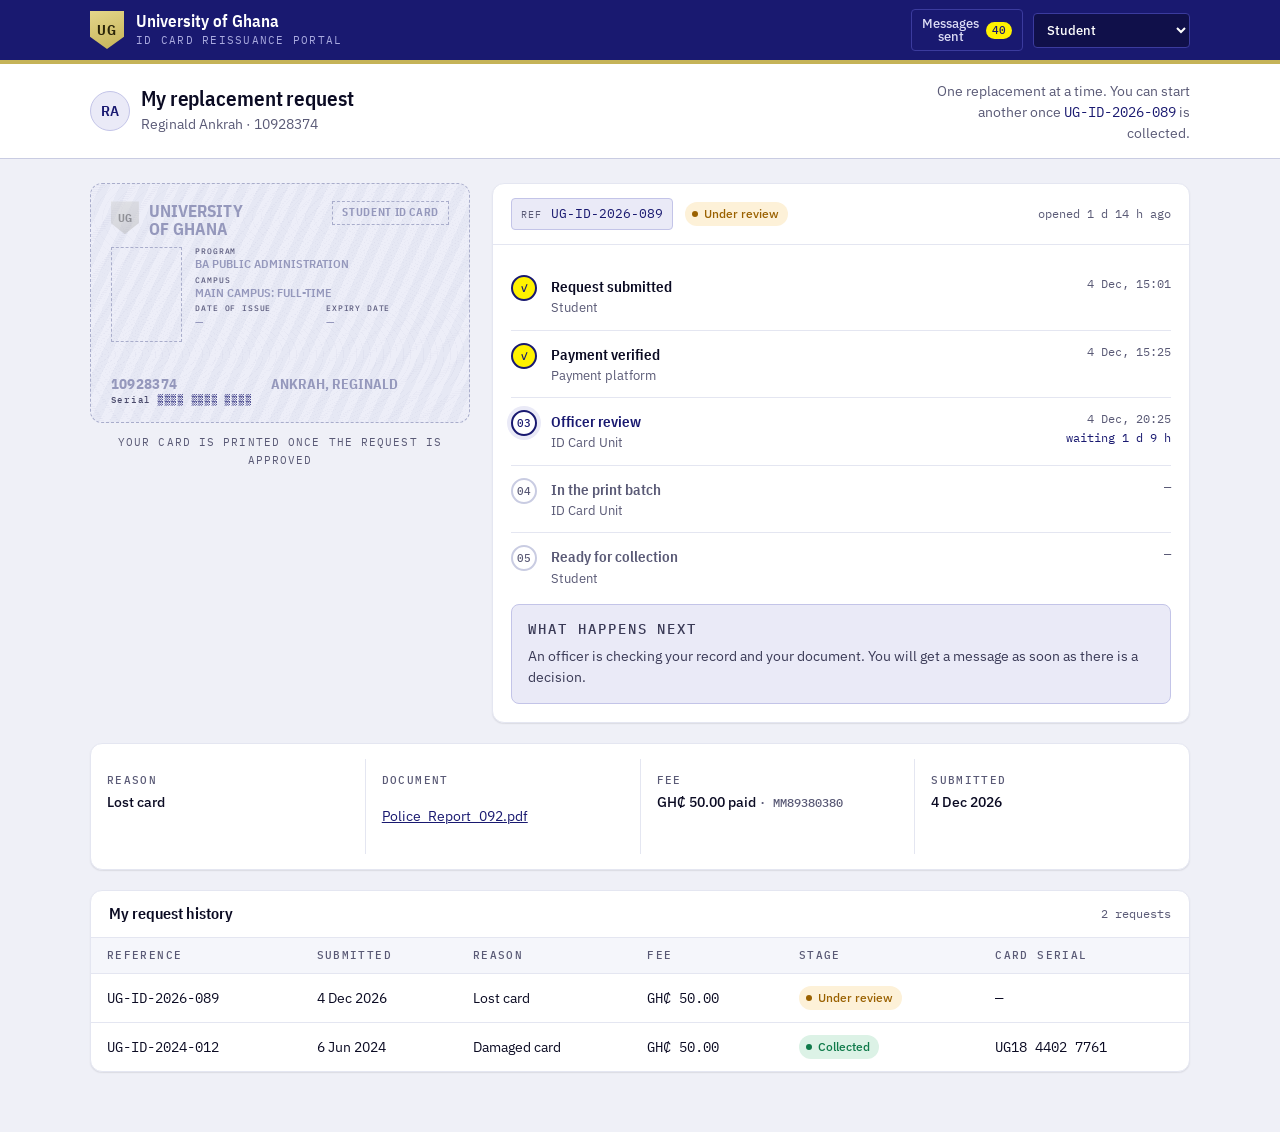
==== commit edd5ad5d: "Recolour in the University of Ghana palette and choreograph the motion Midnight Blue carries the str" ====
--- a/app.html
+++ b/app.html
@@ -7,9 +7,9 @@
 <link rel="preconnect" href="https://fonts.googleapis.com">
 <link rel="preconnect" href="https://fonts.gstatic.com" crossorigin>
 <link href="https://fonts.googleapis.com/css2?family=IBM+Plex+Mono:wght@400;500&family=IBM+Plex+Sans+Condensed:wght@600;700&family=IBM+Plex+Sans:wght@400;500;600&display=swap" rel="stylesheet">
-<link rel="stylesheet" href="assets/css/base.css">
-<link rel="stylesheet" href="assets/css/app.css">
-<link rel="icon" href="data:image/svg+xml,<svg xmlns='http://www.w3.org/2000/svg' viewBox='0 0 32 32'><rect width='32' height='32' rx='6' fill='%230C3B4E'/><text x='16' y='22' font-family='sans-serif' font-size='15' font-weight='700' fill='%23E3B75C' text-anchor='middle'>UG</text></svg>">
+<link rel="stylesheet" href="assets/css/base.css?v=4">
+<link rel="stylesheet" href="assets/css/app.css?v=4">
+<link rel="icon" href="data:image/svg+xml,<svg xmlns='http://www.w3.org/2000/svg' viewBox='0 0 32 32'><rect width='32' height='32' rx='6' fill='%23191970'/><text x='16' y='22' font-family='sans-serif' font-size='15' font-weight='700' fill='%23FFF200' text-anchor='middle'>UG</text></svg>">
 </head>
 <body>
 
@@ -155,7 +155,7 @@
 
 <div class="toasts" id="toasts" role="status" aria-live="polite"></div>
 
-<script src="assets/js/store.js"></script>
-<script src="assets/js/app.js"></script>
+<script src="assets/js/store.js?v=4"></script>
+<script src="assets/js/app.js?v=4"></script>
 </body>
 </html>
--- a/assets/css/base.css
+++ b/assets/css/base.css
@@ -2,36 +2,44 @@
    Shared tokens, resets, typography and the ID-card artifact. */
 
 :root {
-  /* Ground: the cool sheen of a laminated card, not paper white */
-  --paper:        #E6EBEE;
-  --paper-deep:   #D5DDE2;
+  /* University of Ghana: Midnight Blue, Lemon Yellow, Vegas Gold.
+     Blue carries the structure, lemon marks what has happened,
+     gold is reserved for the card and its seal. */
+  --paper:        #EFF0F7;
+  --paper-deep:   #DFE1EE;
   --surface:      #FFFFFF;
-  --surface-sunk: #F3F6F8;
-
-  --ink:          #0E1A21;
-  --ink-2:        #3B4D57;
-  --ink-3:        #5A6C77;   /* 4.9:1 on white — safe for small secondary text */
-  --rule:         #CBD6DC;
-  --rule-soft:    #E1E8EC;
-
-  --legon:        #0C3B4E;   /* primary — deep petrol blue */
-  --legon-lift:   #145369;
-  --legon-wash:   #E4EEF2;
-
-  --gold:         #B8862B;   /* foil. used only on the card and the seal */
-  --gold-lift:    #E3B75C;
-  --gold-text:    #7E5A12;   /* 5.2:1 on white — the gold that is safe to read */
+  --surface-sunk: #F5F6FB;
+
+  --ink:          #0B0B23;
+  --ink-2:        #3A3A56;
+  --ink-3:        #5A5A76;   /* 5.3:1 on white — safe for small secondary text */
+  --rule:         #C9CCE2;
+  --rule-soft:    #E4E6F1;
+
+  --legon:        #191970;   /* Midnight Blue — primary */
+  --legon-lift:   #2E2E93;
+  --legon-deep:   #0E0E45;
+  --legon-wash:   #EAEAF7;
+
+  --lemon:        #FFF200;   /* Lemon Yellow — fills and highlights, never text on light */
+  --lemon-deep:   #E3D400;
+  --lemon-wash:   #FFFBCC;
+
+  --gold:         #C5B358;   /* Vegas Gold — the card, the seal, the rules */
+  --gold-lift:    #E4D68A;
+  --gold-text:    #7C6D22;   /* 5.4:1 on white — the gold that is safe to read */
 
   /* the built-in curves are too weak to feel deliberate */
   --ease-out:     cubic-bezier(0.23, 1, 0.32, 1);
   --ease-in-out:  cubic-bezier(0.77, 0, 0.175, 1);
-
-  --wait:         #A2660A;
-  --wait-wash:    #FBF0DC;
-  --ok:           #0B6A50;
-  --ok-wash:      #DFF0EA;
-  --stop:         #97282A;
-  --stop-wash:    #FAE5E4;
+  --spring:       cubic-bezier(0.34, 1.56, 0.64, 1);
+
+  --wait:         #9A6100;
+  --wait-wash:    #FDF1D8;
+  --ok:           #0F7A4A;
+  --ok-wash:      #DCF2E6;
+  --stop:         #A11B2B;
+  --stop-wash:    #FBE4E6;
 
   --sans: "IBM Plex Sans", -apple-system, BlinkMacSystemFont, "Segoe UI", Roboto, sans-serif;
   --cond: "IBM Plex Sans Condensed", "IBM Plex Sans", -apple-system, "Segoe UI", Roboto, sans-serif;
@@ -41,9 +49,9 @@
   --r-md: 8px;
   --r-lg: 12px;
 
-  --shadow-1: 0 1px 2px rgba(14, 26, 33, .06), 0 1px 1px rgba(14, 26, 33, .04);
-  --shadow-2: 0 2px 4px rgba(14, 26, 33, .05), 0 12px 28px -16px rgba(12, 59, 78, .35);
-  --shadow-3: 0 24px 60px -24px rgba(12, 59, 78, .45);
+  --shadow-1: 0 1px 2px rgba(11, 11, 35, .06), 0 1px 1px rgba(11, 11, 35, .04);
+  --shadow-2: 0 2px 4px rgba(11, 11, 35, .05), 0 12px 28px -16px rgba(25, 25, 112, .35);
+  --shadow-3: 0 24px 60px -24px rgba(25, 25, 112, .45);
 
   --wrap: 1140px;
 }
@@ -175,7 +183,7 @@
   z-index: 40;
   background: var(--legon);
   color: #fff;
-  border-bottom: 3px solid var(--gold);
+  border-bottom: 4px solid var(--gold);
 }
 .mast__in {
   display: flex;
@@ -190,7 +198,7 @@
 .mast__sub {
   display: block;
   font-family: var(--mono); font-size: 10.5px; letter-spacing: .12em;
-  text-transform: uppercase; color: #9FC2CE;
+  text-transform: uppercase; color: #A9AADF;
 }
 
 /* university monogram */
@@ -203,7 +211,7 @@
   clip-path: polygon(0 0, 100% 0, 100% 68%, 50% 100%, 0 68%);
   font: 700 14px/1 var(--cond);
   letter-spacing: .04em;
-  color: #2A1D05;
+  color: #2A2408;
 }
 
 /* ---------- THE SIGNATURE: the card being minted ----------
@@ -229,7 +237,7 @@
   border-radius: inherit;
   overflow: hidden;
   background:
-    linear-gradient(150deg, #F7FAFC 0%, #E9F1F5 48%, #DCE8EE 100%);
+    linear-gradient(150deg, #FBFCFF 0%, #E8EAF6 55%, #DDE0F0 100%);
   border: 1px solid var(--rule);
   box-shadow: var(--shadow-2);
   transition: opacity 400ms var(--ease-out), filter 400ms var(--ease-out);
@@ -241,9 +249,9 @@
   inset: -40%;
   background:
     repeating-radial-gradient(ellipse 62% 30% at 18% 62%,
-      transparent 0 6px, rgba(24, 74, 128, .16) 6px 6.7px),
+      transparent 0 6px, rgba(25, 25, 112, .16) 6px 6.7px),
     repeating-radial-gradient(ellipse 70% 26% at 86% 30%,
-      transparent 0 8px, rgba(24, 74, 128, .11) 8px 8.8px);
+      transparent 0 8px, rgba(25, 25, 112, .11) 8px 8.8px);
   opacity: .55;
   pointer-events: none;
 }
@@ -257,20 +265,20 @@
   background: linear-gradient(160deg, var(--gold-lift), var(--gold));
   clip-path: polygon(0 0, 100% 0, 100% 66%, 50% 100%, 0 66%);
   display: grid; place-items: center;
-  font: 700 3cqw/1 var(--cond); color: #2A1D05;
+  font: 700 3cqw/1 var(--cond); color: #2A2408;
 }
 .idcard__word {
   font: 700 4.6cqw/1.02 var(--cond);
   letter-spacing: .005em;
-  color: #16222B;
+  color: var(--legon);
   text-transform: uppercase;
   margin-top: .2cqw;
 }
 .idcard__banner {
   margin-left: auto;
   padding: 1cqw 2.4cqw;
-  background: linear-gradient(100deg, #8E6415, #D8B15E 45%, #9C7020);
-  color: #FFF8E6;
+  background: linear-gradient(100deg, #8A7A2E, #DFCE7C 45%, #9C8C34);
+  color: #FFFDF0;
   font: 700 2.9cqw/1.25 var(--cond);
   letter-spacing: .06em;
   text-transform: uppercase;
@@ -282,22 +290,22 @@
 .idcard__photo {
   aspect-ratio: 3 / 4;
   border-radius: 1px;
-  background: linear-gradient(170deg, #BACBD4, #93AAB6);
+  background: linear-gradient(170deg, #C3C6DE, #9A9EC0);
   display: grid; place-items: center;
   font: 600 5.4cqw/1 var(--cond);
   color: rgba(255, 255, 255, .94);
-  border: 1px solid rgba(12, 59, 78, .22);
+  border: 1px solid rgba(25, 25, 112, .22);
 }
 .idcard__fields { display: grid; gap: 1.4cqw; min-width: 0; margin: 0; }
 .idcard__fields dt {
   font: 500 2.2cqw/1 var(--mono);
-  letter-spacing: .1em; text-transform: uppercase; color: #566A76;
+  letter-spacing: .1em; text-transform: uppercase; color: #5C5C7E;
 }
 .idcard__fields dd {
   margin: .5cqw 0 0;
   font: 600 3.1cqw/1.12 var(--cond);
   text-transform: uppercase;
-  color: #16222B;
+  color: var(--legon);
   overflow: hidden; text-overflow: ellipsis; white-space: nowrap;
 }
 .idcard__pair { display: grid; grid-template-columns: 1fr 1fr; gap: 3%; }
@@ -312,18 +320,18 @@
 .idcard__no {
   font: 700 4cqw/1 var(--cond);
   letter-spacing: .02em;
-  color: #16222B;
+  color: var(--legon);
 }
 .idcard__name {
   font: 700 3.8cqw/1 var(--cond);
   text-transform: uppercase;
-  color: #16222B;
+  color: var(--legon);
   overflow: hidden; text-overflow: ellipsis; white-space: nowrap;
 }
 .idcard__serial {
   font: 500 2.3cqw/1 var(--mono);
   letter-spacing: .2em;
-  color: #46606E;
+  color: #4A4A6B;
 }
 .idcard__serial b { font-weight: 500; color: var(--legon); }
 
@@ -336,12 +344,12 @@
   display: grid; place-items: center;
   background:
     radial-gradient(circle at 34% 28%, rgba(255, 255, 255, .5), transparent 58%),
-    conic-gradient(from 210deg, #A87B25, #E7C36E 18%, #9C6F1E 36%, #F0D68F 54%,
-                   #A87B25 72%, #E0BB63 88%, #A87B25 100%);
-  color: #3A2807;
+    conic-gradient(from 210deg, #A2913C, #E8DA9A 18%, #8E7E2A 36%, #F2E7B4 54%,
+                   #A2913C 72%, #DACB80 88%, #A2913C 100%);
+  color: #332C08;
   font: 700 2.8cqw/1 var(--cond);
   letter-spacing: .04em;
-  box-shadow: inset 0 0 0 .7cqw rgba(255, 255, 255, .34), 0 1px 3px rgba(58, 40, 7, .4);
+  box-shadow: inset 0 0 0 .7cqw rgba(255, 255, 255, .34), 0 1px 3px rgba(51, 44, 8, .45);
   opacity: 0;
   transform: scale(.92) rotate(-14deg);
   transition: opacity 260ms var(--ease-out), transform 320ms var(--ease-out);
@@ -349,25 +357,25 @@
 
 /* --- state: not yet printed. a blueprint of the card that will exist --- */
 .idcard[data-state="blueprint"] .idcard__face {
-  background: repeating-linear-gradient(115deg, #EEF3F6 0 9px, #E8EEF2 9px 18px);
+  background: repeating-linear-gradient(115deg, #EDEEF8 0 9px, #E6E8F4 9px 18px);
   border-style: dashed;
-  border-color: #A9BEC8;
+  border-color: #A9ADCB;
   box-shadow: none;
 }
 .idcard[data-state="blueprint"] .idcard__face::before { opacity: .16; }
 .idcard[data-state="blueprint"] .idcard__photo {
   background: transparent;
-  border: 1px dashed #A9BEC8;
+  border: 1px dashed #A9ADCB;
   color: transparent;
 }
 .idcard[data-state="blueprint"] .idcard__word,
 .idcard[data-state="blueprint"] .idcard__fields dd,
 .idcard[data-state="blueprint"] .idcard__no,
-.idcard[data-state="blueprint"] .idcard__name { color: #8CA4B0; }
+.idcard[data-state="blueprint"] .idcard__name { color: #9598BC; }
 .idcard[data-state="blueprint"] .idcard__banner {
   background: none;
-  border: 1px dashed #A9BEC8;
-  color: #8CA4B0;
+  border: 1px dashed #A9ADCB;
+  color: #9598BC;
 }
 .idcard[data-state="blueprint"] .idcard__crest { filter: grayscale(1); opacity: .45; }
 
@@ -393,8 +401,8 @@
   transform: translate(-50%, -50%) rotate(-11deg);
   font: 700 clamp(18px, 6.5cqw, 38px)/1 var(--cond);
   letter-spacing: .12em;
-  color: rgba(151, 40, 42, .72);
-  border: 3px solid rgba(151, 40, 42, .55);
+  color: rgba(161, 27, 43, .72);
+  border: 3px solid rgba(161, 27, 43, .55);
   border-radius: 4px;
   padding: 6px 16px;
 }
@@ -461,7 +469,7 @@
   dialog.sheet[open] { opacity: 0; transform: scale(.96); }
 }
 dialog.sheet::backdrop {
-  background: rgba(9, 32, 42, .55);
+  background: rgba(11, 11, 35, .55);
   opacity: 1;
   transition: opacity 200ms ease, overlay 200ms allow-discrete, display 200ms allow-discrete;
 }
--- a/assets/css/app.css
+++ b/assets/css/app.css
@@ -2,9 +2,9 @@
 
 .mast__tools { display: flex; align-items: center; gap: 10px; }
 .mast__tools select {
-  background: #0A3245;
+  background: #10104A;
   color: #fff;
-  border: 1px solid #1D5A72;
+  border: 1px solid #3B3B9E;
   border-radius: var(--r-sm);
   padding: 7px 9px;
   font: 500 13px/1 var(--sans);
@@ -13,14 +13,14 @@
 .bell {
   position: relative;
   display: inline-flex; align-items: center; gap: 7px;
-  background: transparent; color: #DCEAF0;
-  border: 1px solid #1D5A72; border-radius: var(--r-sm);
+  background: transparent; color: #DDDDF5;
+  border: 1px solid #3B3B9E; border-radius: var(--r-sm);
   padding: 7px 10px; font: 500 13px/1 var(--sans); cursor: pointer;
 }
-.bell:hover { background: #0A3245; color: #fff; }
+.bell:hover { background: #10104A; color: #fff; }
 .bell b {
   font: 500 11px/1 var(--mono);
-  background: var(--gold); color: #2A1D05;
+  background: var(--lemon); color: var(--legon);
   border-radius: 999px; padding: 3px 6px;
 }
 
@@ -44,7 +44,7 @@
   display: grid; place-items: center;
   background: var(--legon-wash); color: var(--legon);
   font: 600 15px/1 var(--cond);
-  border: 1px solid #BFD8E1;
+  border: 1px solid #C3C4E8;
 }
 
 main.app { padding: 24px 0 60px; }
@@ -64,7 +64,7 @@
   display: inline-flex; align-items: baseline; gap: 8px;
   font-family: var(--mono); font-size: 13px;
   background: var(--legon-wash); color: var(--legon);
-  border: 1px solid #BFD8E1; border-radius: var(--r-sm);
+  border: 1px solid #C3C4E8; border-radius: var(--r-sm);
   padding: 5px 9px;
 }
 .refchip small { font-size: 10px; letter-spacing: .12em; text-transform: uppercase; color: var(--ink-3); }
@@ -92,10 +92,11 @@
 .step__who { display: block; font-size: 12.5px; color: var(--ink-3); }
 .step__when { font-family: var(--mono); font-size: 12px; color: var(--ink-3); text-align: right; white-space: nowrap; }
 
-.step[data-s="done"] .step__mark { border-color: var(--ok); background: var(--ok); color: #fff; }
+.step[data-s="done"] .step__mark { border-color: var(--legon); background: var(--lemon); color: var(--legon); }
 .step[data-s="now"] .step__mark {
   border-color: var(--legon); color: var(--legon);
   box-shadow: 0 0 0 4px var(--legon-wash);
+  animation: pulse-now 2.4s ease-in-out infinite;
 }
 .step[data-s="now"] .step__name { color: var(--legon); }
 .step[data-s="todo"] .step__name { color: var(--ink-3); font-weight: 600; }
@@ -106,7 +107,7 @@
   padding: 14px 16px;
   border-radius: var(--r-md);
   background: var(--legon-wash);
-  border: 1px solid #BFD8E1;
+  border: 1px solid #C3C4E8;
 }
 .next.next--stop { background: var(--stop-wash); border-color: #E3BEBD; }
 .next .eyebrow { margin-bottom: 5px; }
@@ -134,13 +135,19 @@
 }
 .tbl td { padding: 12px 16px; border-bottom: 1px solid var(--rule-soft); vertical-align: middle; }
 .tbl tbody tr:last-child td { border-bottom: 0; }
-.tbl tbody tr:hover { background: #FAFCFD; }
+.tbl tbody tr:hover { background: #FAFAFE; }
 .tbl .num { font-family: var(--mono); font-variant-numeric: tabular-nums; }
 .scroll-x { overflow-x: auto; }
 
 /* ---------- officer ---------- */
 .tiles { display: grid; grid-template-columns: repeat(4, 1fr); gap: 14px; }
-.tile { padding: 15px 17px; background: var(--surface); border: 1px solid var(--rule-soft); border-radius: var(--r-lg); }
+.tile {
+  padding: 15px 17px; background: var(--surface);
+  border: 1px solid var(--rule-soft); border-top: 4px solid var(--legon);
+  border-radius: var(--r-lg);
+}
+.tile--wait { border-top-color: var(--gold); }
+.tile--ok { border-top-color: var(--lemon); }
 .tile dt {
   font: 500 10.5px/1.4 var(--mono);
   letter-spacing: .13em; text-transform: uppercase; color: var(--ink-3);
@@ -172,11 +179,11 @@
 }
 .qrow:last-child { border-bottom: 0; }
 @media (hover: hover) and (pointer: fine) {
-  .qrow:hover { background: #F7FBFC; }
+  .qrow:hover { background: #F8F8FD; }
   .doc:hover { border-color: var(--legon); }
 }
 .qrow:active { background: var(--legon-wash); }
-.qrow[aria-current="true"] { background: var(--legon-wash); border-left-color: var(--legon); }
+.qrow[aria-current="true"] { background: var(--legon-wash); border-left-color: var(--lemon); }
 .qrow__name { display: block; font-family: var(--cond); font-weight: 600; font-size: 15px; }
 .qrow__meta { display: block; font-size: 12.5px; color: var(--ink-3); }
 .qrow__ref { display: block; font-family: var(--mono); font-size: 11.5px; color: var(--ink-3); }
@@ -282,3 +289,43 @@
   .log li { grid-template-columns: 1fr; gap: 4px; }
   .bar { grid-template-columns: 110px minmax(0, 1fr) 30px; }
 }
+
+/* ---------- portal motion ---------- */
+@keyframes pulse-now {
+  0%, 100% { box-shadow: 0 0 0 4px var(--legon-wash); }
+  50%      { box-shadow: 0 0 0 7px rgba(25, 25, 112, .10); }
+}
+
+/* each rendered view arrives rather than snapping in */
+#view > * {
+  opacity: 0;
+  transform: translateY(10px);
+  animation: view-in 420ms var(--ease-out) forwards;
+}
+#view > *:nth-child(2) { animation-delay: 60ms; }
+#view > *:nth-child(3) { animation-delay: 120ms; }
+#view > *:nth-child(4) { animation-delay: 180ms; }
+#view > *:nth-child(5) { animation-delay: 240ms; }
+@keyframes view-in { to { opacity: 1; transform: none; } }
+
+/* the stage a request has just reached lands with a little weight */
+.step__mark { will-change: transform; }
+.step[data-s="done"] .step__mark,
+.step[data-s="stop"] .step__mark { animation: mark-in 460ms var(--spring); }
+@keyframes mark-in {
+  0%   { transform: scale(.6); }
+  100% { transform: scale(1); }
+}
+
+/* the queue fills in from the top */
+.qrow { animation: row-in 340ms var(--ease-out) both; }
+.qrow:nth-child(2) { animation-delay: 45ms; }
+.qrow:nth-child(3) { animation-delay: 90ms; }
+.qrow:nth-child(4) { animation-delay: 135ms; }
+.qrow:nth-child(5) { animation-delay: 180ms; }
+@keyframes row-in { from { opacity: 0; transform: translateX(-8px); } }
+
+@media (prefers-reduced-motion: reduce) {
+  #view > *, .qrow { opacity: 1; transform: none; animation: none; }
+  .step[data-s="now"] .step__mark { animation: none; }
+}
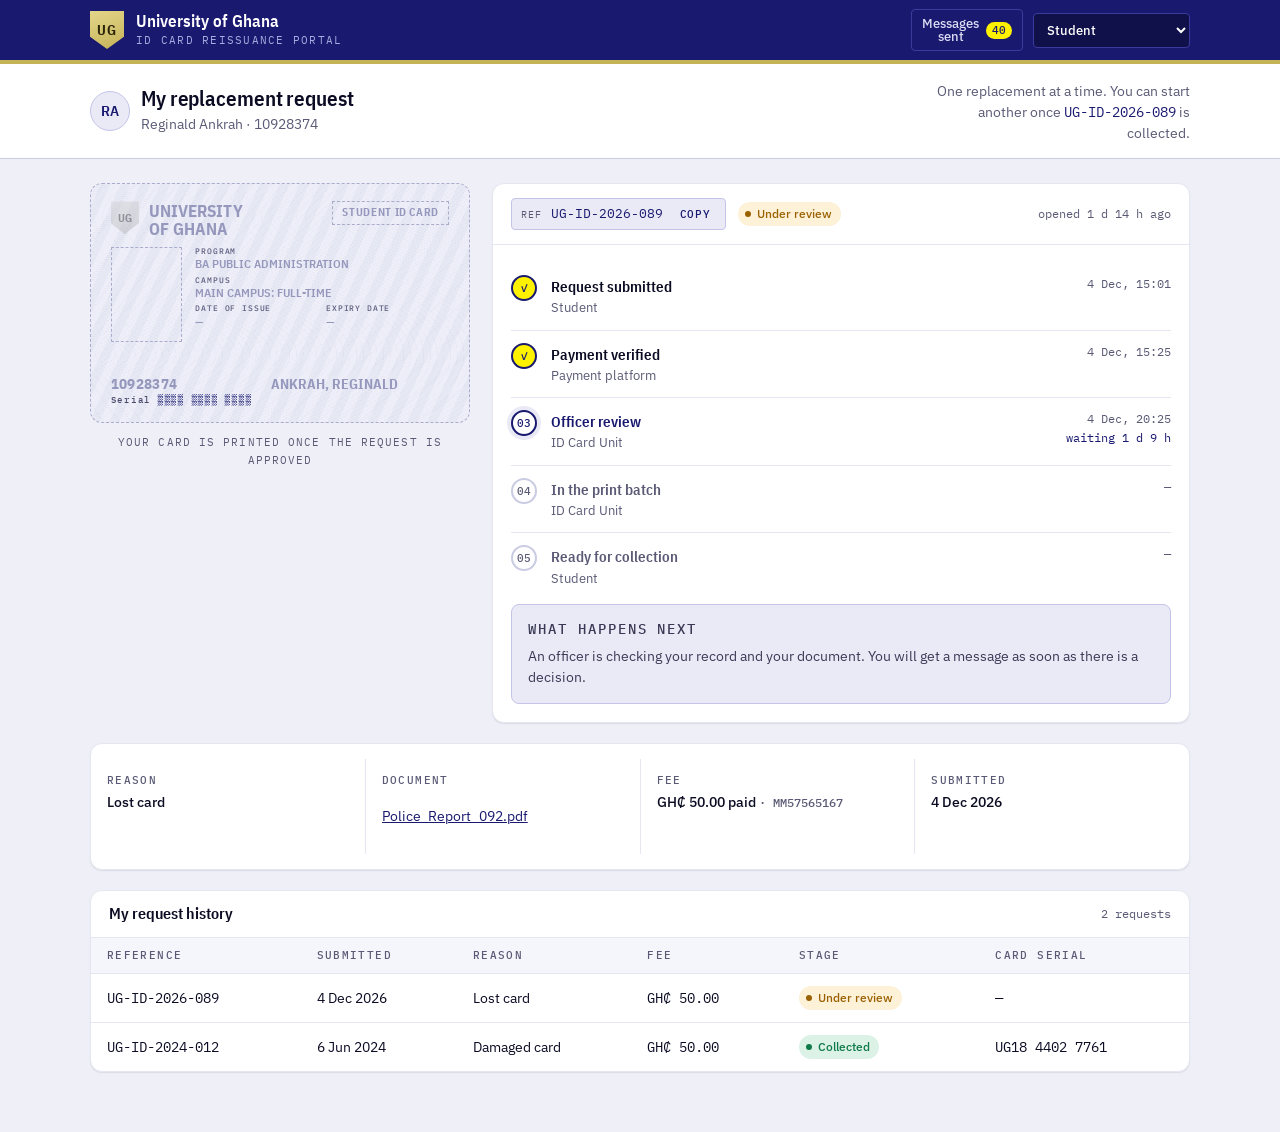
==== commit d44f505b: "Add depth, press feedback and three officer features Motion, chosen against a frequency/purpose gate" ====
--- a/app.html
+++ b/app.html
@@ -7,8 +7,8 @@
 <link rel="preconnect" href="https://fonts.googleapis.com">
 <link rel="preconnect" href="https://fonts.gstatic.com" crossorigin>
 <link href="https://fonts.googleapis.com/css2?family=IBM+Plex+Mono:wght@400;500&family=IBM+Plex+Sans+Condensed:wght@600;700&family=IBM+Plex+Sans:wght@400;500;600&display=swap" rel="stylesheet">
-<link rel="stylesheet" href="assets/css/base.css?v=4">
-<link rel="stylesheet" href="assets/css/app.css?v=4">
+<link rel="stylesheet" href="assets/css/base.css?v=7">
+<link rel="stylesheet" href="assets/css/app.css?v=7">
 <link rel="icon" href="data:image/svg+xml,<svg xmlns='http://www.w3.org/2000/svg' viewBox='0 0 32 32'><rect width='32' height='32' rx='6' fill='%23191970'/><text x='16' y='22' font-family='sans-serif' font-size='15' font-weight='700' fill='%23FFF200' text-anchor='middle'>UG</text></svg>">
 </head>
 <body>
@@ -155,7 +155,8 @@
 
 <div class="toasts" id="toasts" role="status" aria-live="polite"></div>
 
-<script src="assets/js/store.js?v=4"></script>
-<script src="assets/js/app.js?v=4"></script>
+<script src="assets/js/fx.js?v=7"></script>
+<script src="assets/js/store.js?v=7"></script>
+<script src="assets/js/app.js?v=7"></script>
 </body>
 </html>
--- a/assets/css/base.css
+++ b/assets/css/base.css
@@ -561,3 +561,74 @@
     transition-duration: .001ms !important;
   }
 }
+
+/* ================= INTERACTION EFFECTS ================= */
+
+/* press ripple — feedback, kept fast and low-contrast so daily use never tires */
+.btn, .door, .qrow, .doc { position: relative; overflow: hidden; }
+.ripple {
+  position: absolute;
+  border-radius: 50%;
+  pointer-events: none;
+  transform: translate(-50%, -50%) scale(0);
+  background: currentColor;
+  opacity: .28;
+  animation: ripple 420ms var(--ease-out) forwards;
+}
+.btn .ripple { background: #fff; opacity: .34; }
+.btn--quiet .ripple, .btn--stop .ripple { background: var(--legon); opacity: .16; }
+.door .ripple { background: var(--lemon); opacity: .22; }
+.qrow .ripple, .doc .ripple { background: var(--legon); opacity: .12; }
+@keyframes ripple {
+  to { transform: translate(-50%, -50%) scale(1); opacity: 0; }
+}
+
+/* the masthead condenses once you leave the top of the page */
+.mast {
+  transition: box-shadow 220ms var(--ease-out), background-color 220ms var(--ease-out);
+}
+.mast__in { transition: min-height 220ms var(--ease-out); }
+.mast.is-stuck { box-shadow: 0 8px 24px -14px rgba(11, 11, 35, .8); }
+.mast.is-stuck .mast__in { min-height: 50px; }
+.mast .crest { transition: transform 220ms var(--ease-out); }
+.mast.is-stuck .crest { transform: scale(.88); }
+
+/* surfaces lift a little under the pointer — 2px, not a jump */
+@media (hover: hover) and (pointer: fine) {
+  .panel, .tile, .need {
+    transition: transform 180ms var(--ease-out), box-shadow 180ms var(--ease-out);
+  }
+  .tile:hover, .need:hover {
+    transform: translateY(-2px);
+    box-shadow: var(--shadow-2);
+  }
+}
+
+/* a toast shows how long it has left */
+.toast { position: relative; overflow: hidden; }
+.toast::after {
+  content: "";
+  position: absolute;
+  left: 0; right: 0; bottom: 0;
+  height: 2px;
+  background: currentColor;
+  opacity: .28;
+  transform-origin: left;
+  animation: toast-time 5s linear forwards;
+}
+@keyframes toast-time { from { transform: scaleX(1); } to { transform: scaleX(0); } }
+
+/* the seal is struck, not faded, when the card is finally issued */
+.idcard[data-state="issued"] .idcard__seal { animation: strike 520ms var(--spring); }
+@keyframes strike {
+  0%   { transform: scale(1.5) rotate(-16deg); opacity: 0; }
+  55%  { transform: scale(.93) rotate(3deg);   opacity: 1; }
+  100% { transform: scale(1) rotate(0);        opacity: 1; }
+}
+
+@media (prefers-reduced-motion: reduce) {
+  .ripple { display: none; }
+  .toast::after { animation: none; opacity: 0; }
+  .idcard[data-state="issued"] .idcard__seal { animation: none; }
+  .tile:hover, .need:hover { transform: none; }
+}
--- a/assets/css/app.css
+++ b/assets/css/app.css
@@ -329,3 +329,59 @@
   #view > *, .qrow { opacity: 1; transform: none; animation: none; }
   .step[data-s="now"] .step__mark { animation: none; }
 }
+
+/* ---------- copy the reference ---------- */
+.refchip { position: relative; }
+.copy {
+  margin-left: 4px;
+  border: 0;
+  background: transparent;
+  color: var(--legon);
+  font: 500 11px/1 var(--mono);
+  letter-spacing: .08em;
+  text-transform: uppercase;
+  cursor: pointer;
+  padding: 3px 5px;
+  border-radius: 3px;
+  transition: background-color 140ms ease, color 140ms ease;
+}
+.copy:hover { background: var(--legon); color: #fff; }
+.copy.is-done { background: var(--lemon); color: var(--legon); }
+
+/* ---------- filtering the queue ---------- */
+.qsearch {
+  width: min(260px, 46%);
+  padding: 7px 10px;
+  font: 400 13px/1.3 var(--sans);
+  border: 1px solid var(--rule);
+  border-radius: var(--r-sm);
+  background: var(--surface);
+}
+.keys {
+  display: flex; align-items: center; gap: 6px; flex-wrap: wrap;
+  padding: 8px 16px;
+  background: var(--surface-sunk);
+  border-bottom: 1px solid var(--rule-soft);
+  font: 500 11px/1.6 var(--mono);
+  letter-spacing: .06em;
+  text-transform: uppercase;
+  color: var(--ink-3);
+}
+.keys kbd {
+  font: 600 10.5px/1 var(--mono);
+  background: var(--surface);
+  border: 1px solid var(--rule);
+  border-bottom-width: 2px;
+  border-radius: 3px;
+  padding: 3px 5px;
+  color: var(--legon);
+}
+.qrow[hidden] { display: none; }
+
+/* a quiet render skips the entrance — used for keyboard moves */
+#view.no-anim > *, #view.no-anim .qrow { animation: none; opacity: 1; transform: none; }
+
+@media (max-width: 560px) {
+  .keys { font-size: 10px; }
+  .qsearch { width: 100%; }
+}
